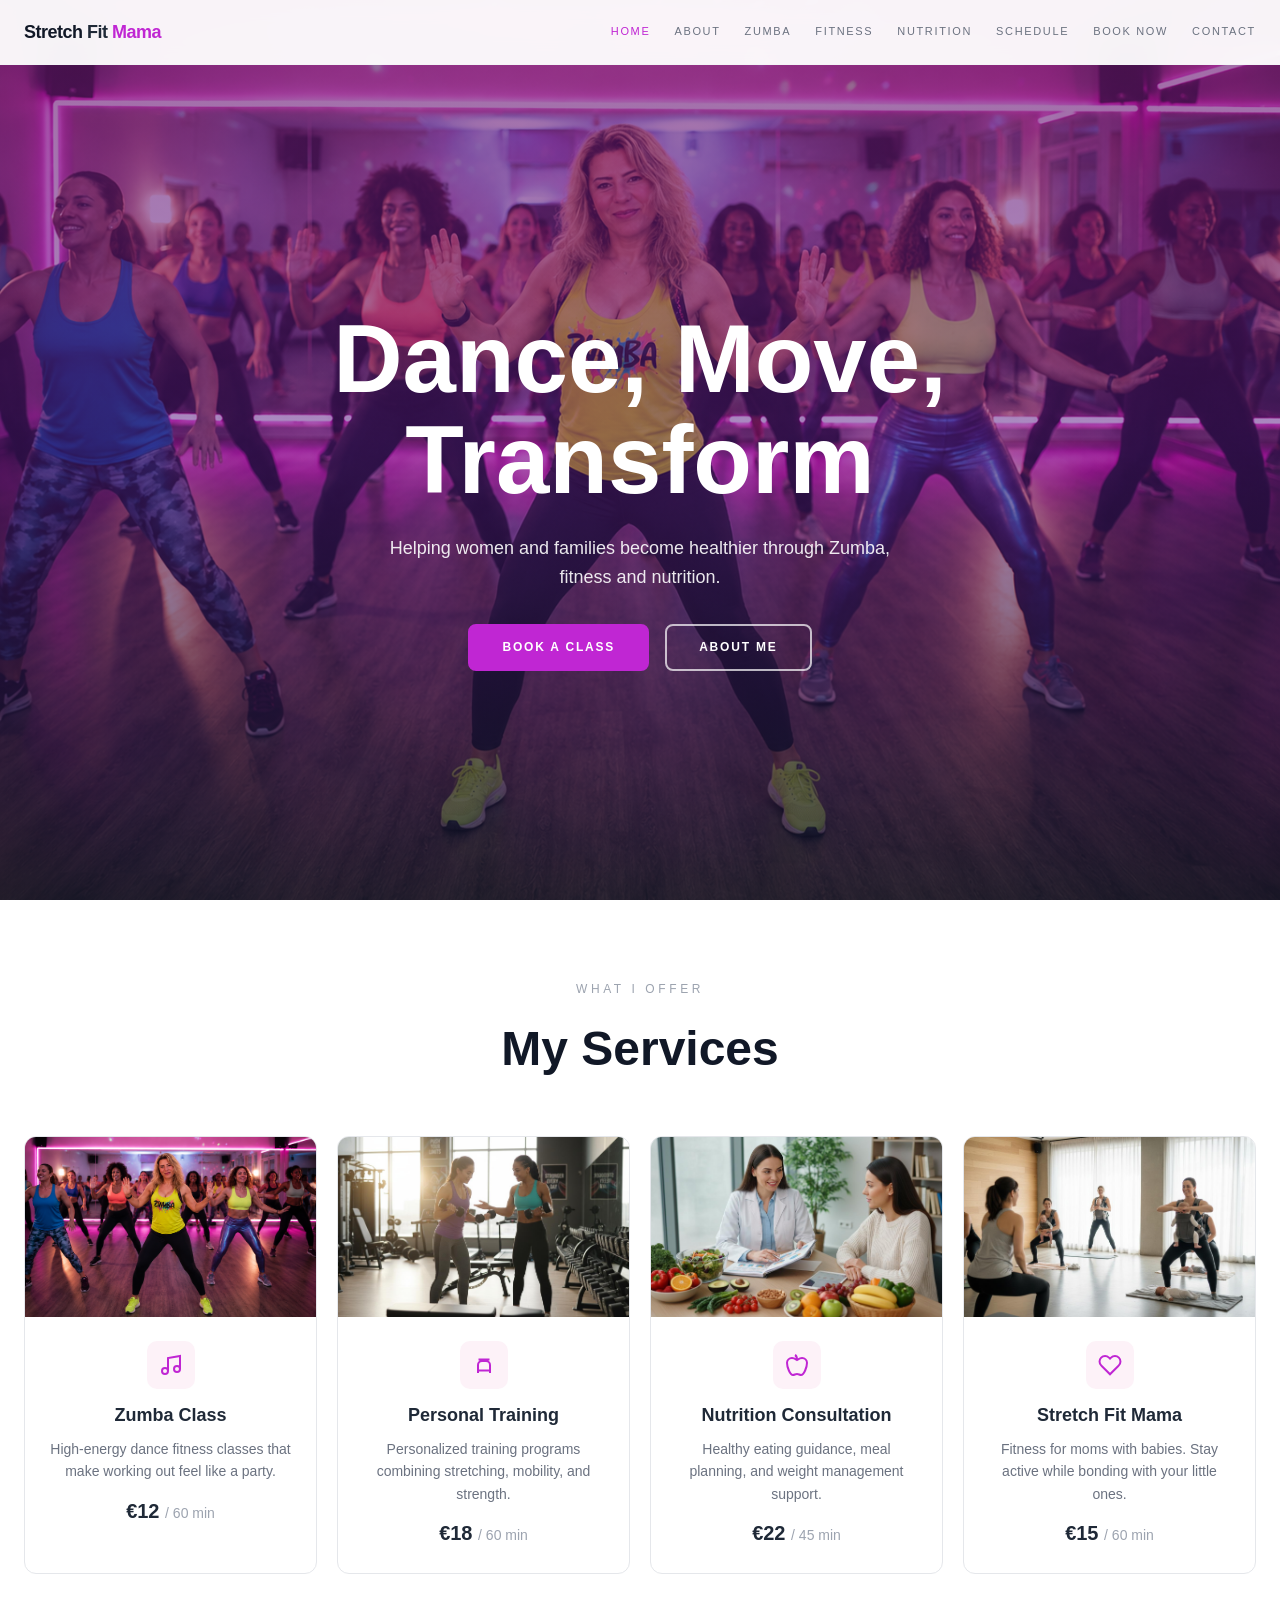
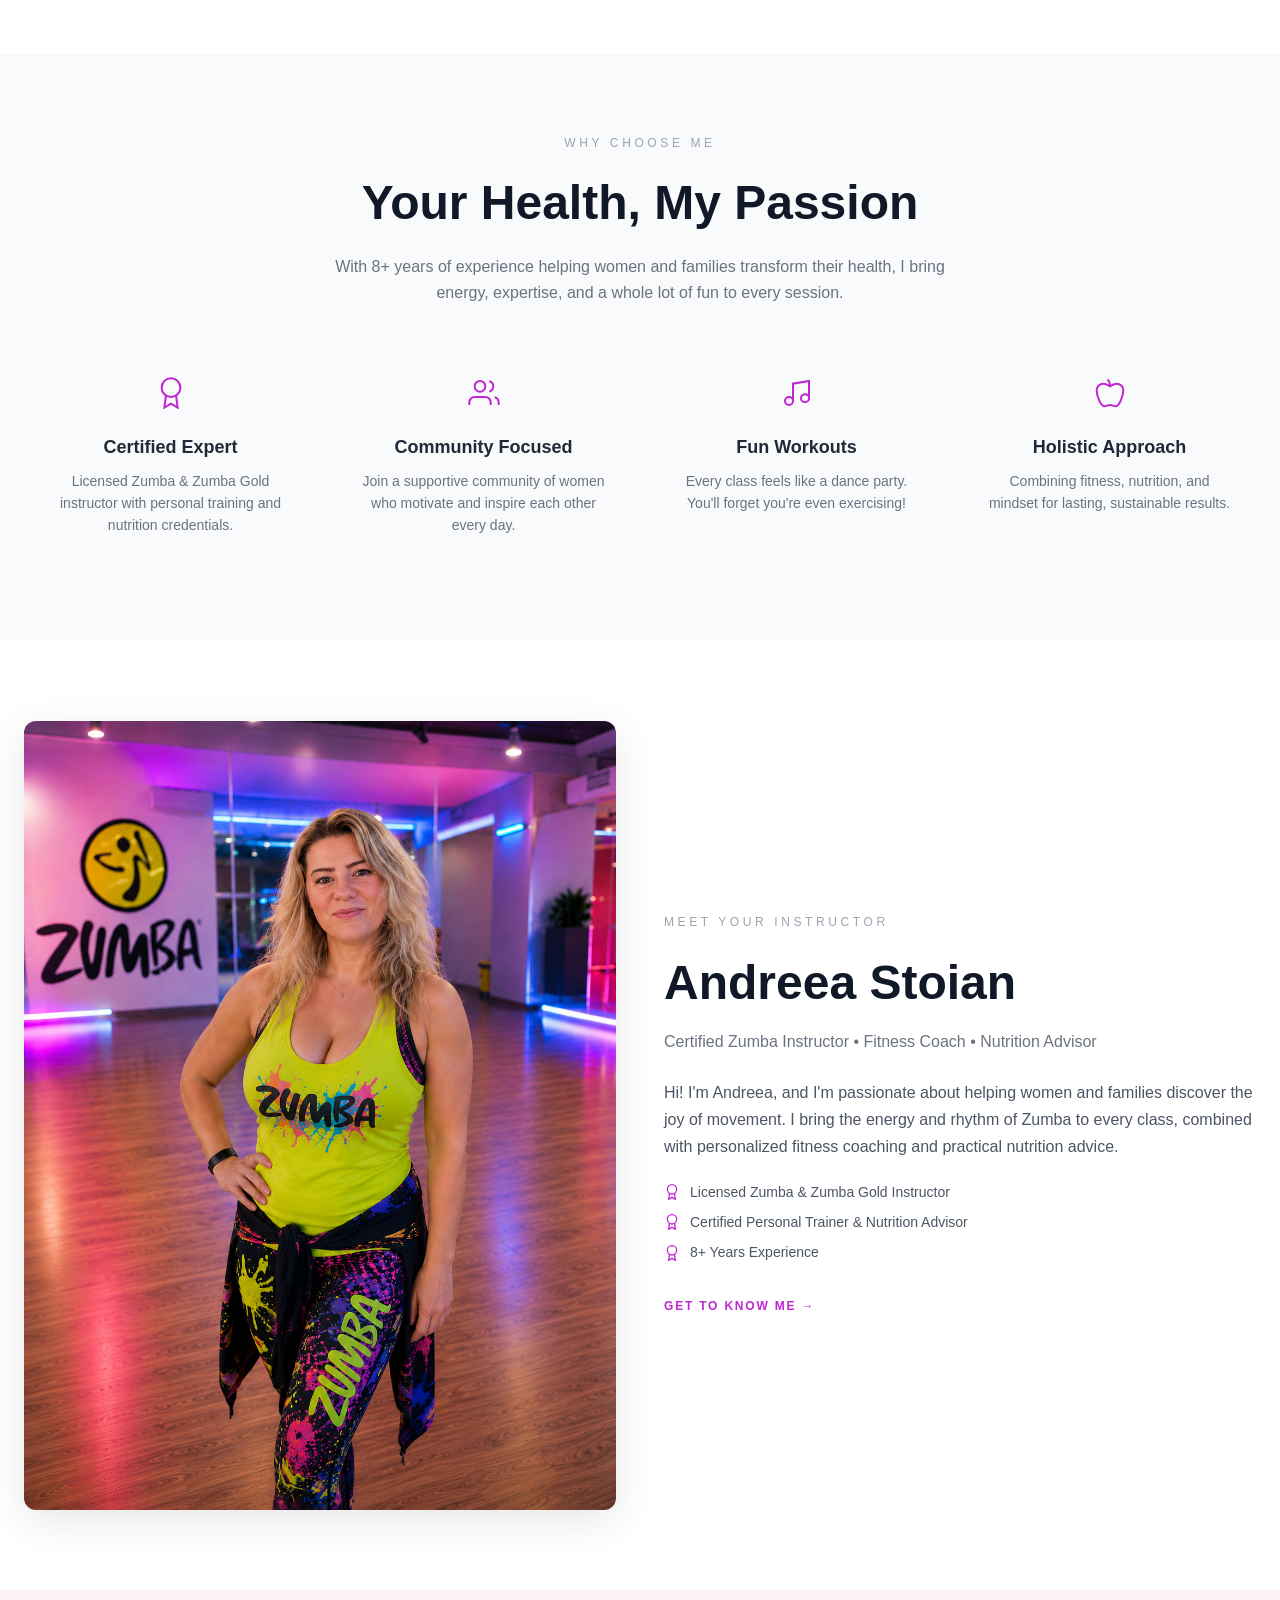
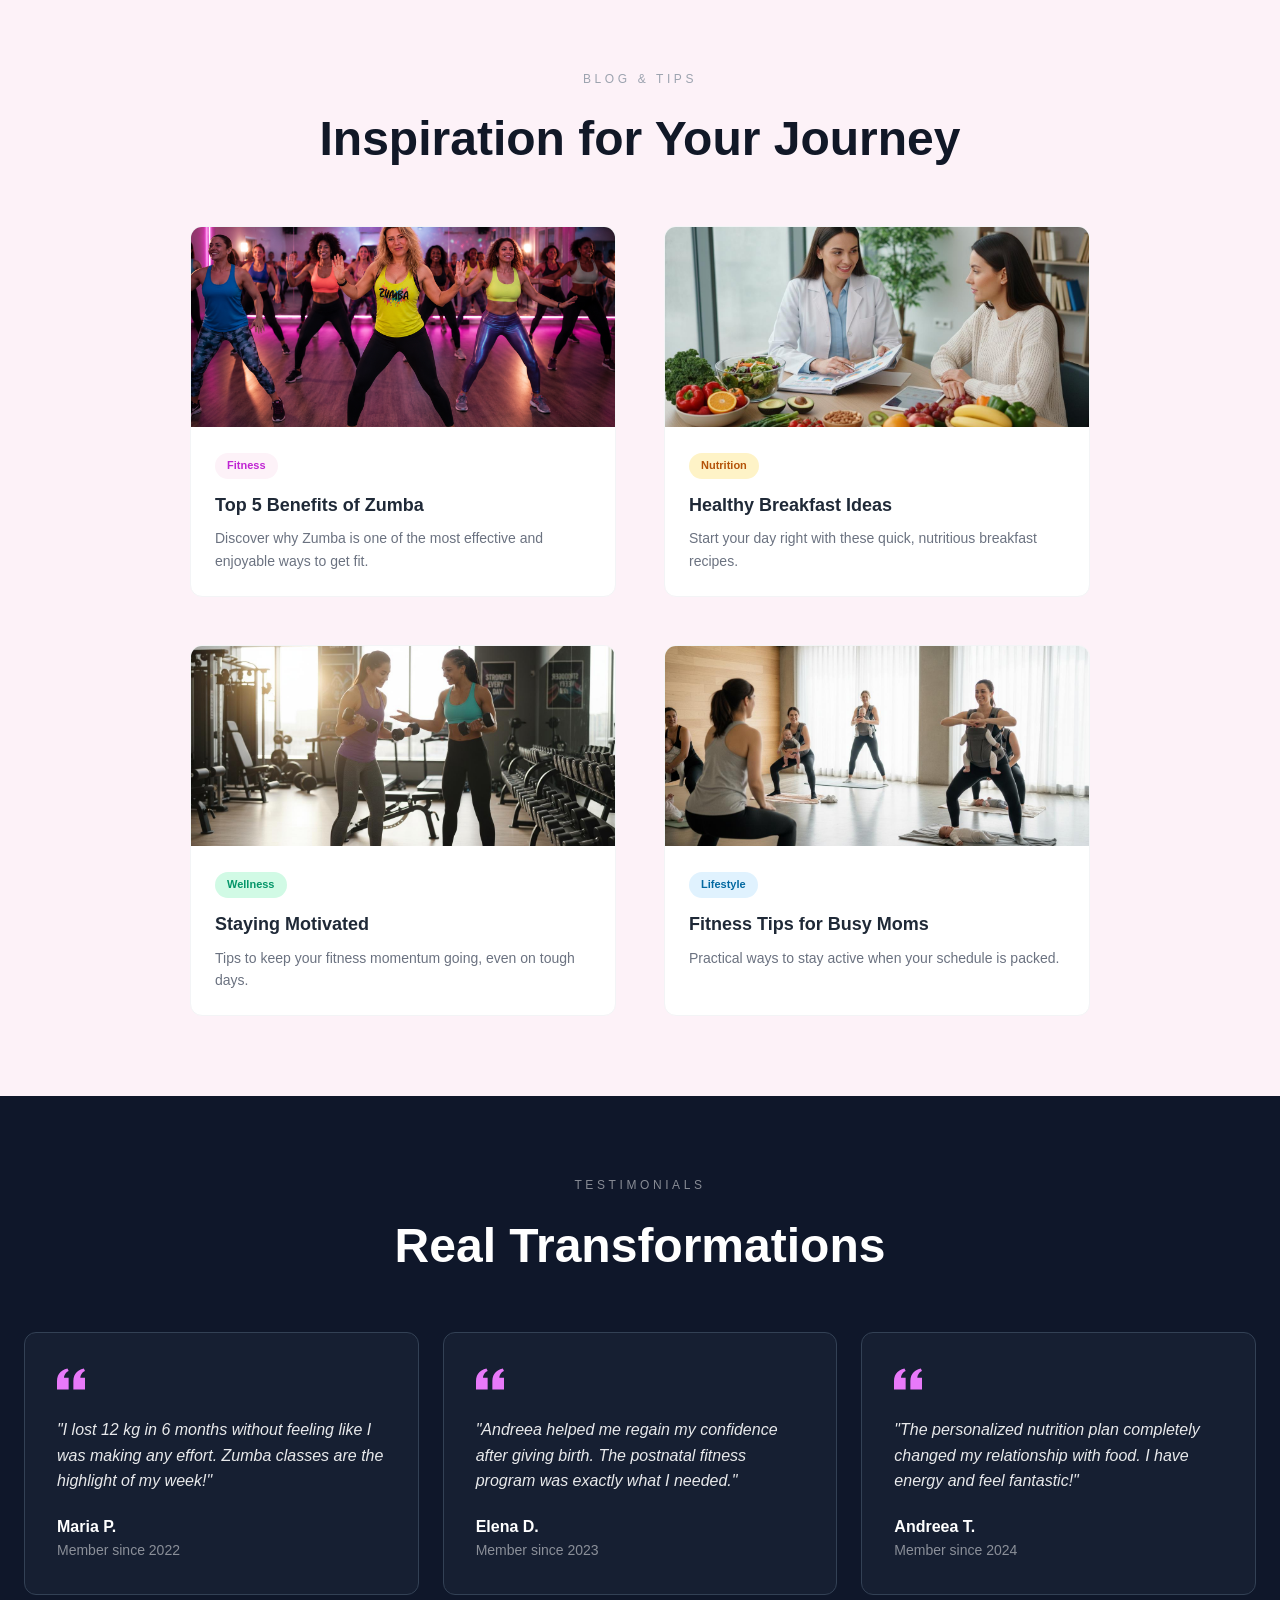
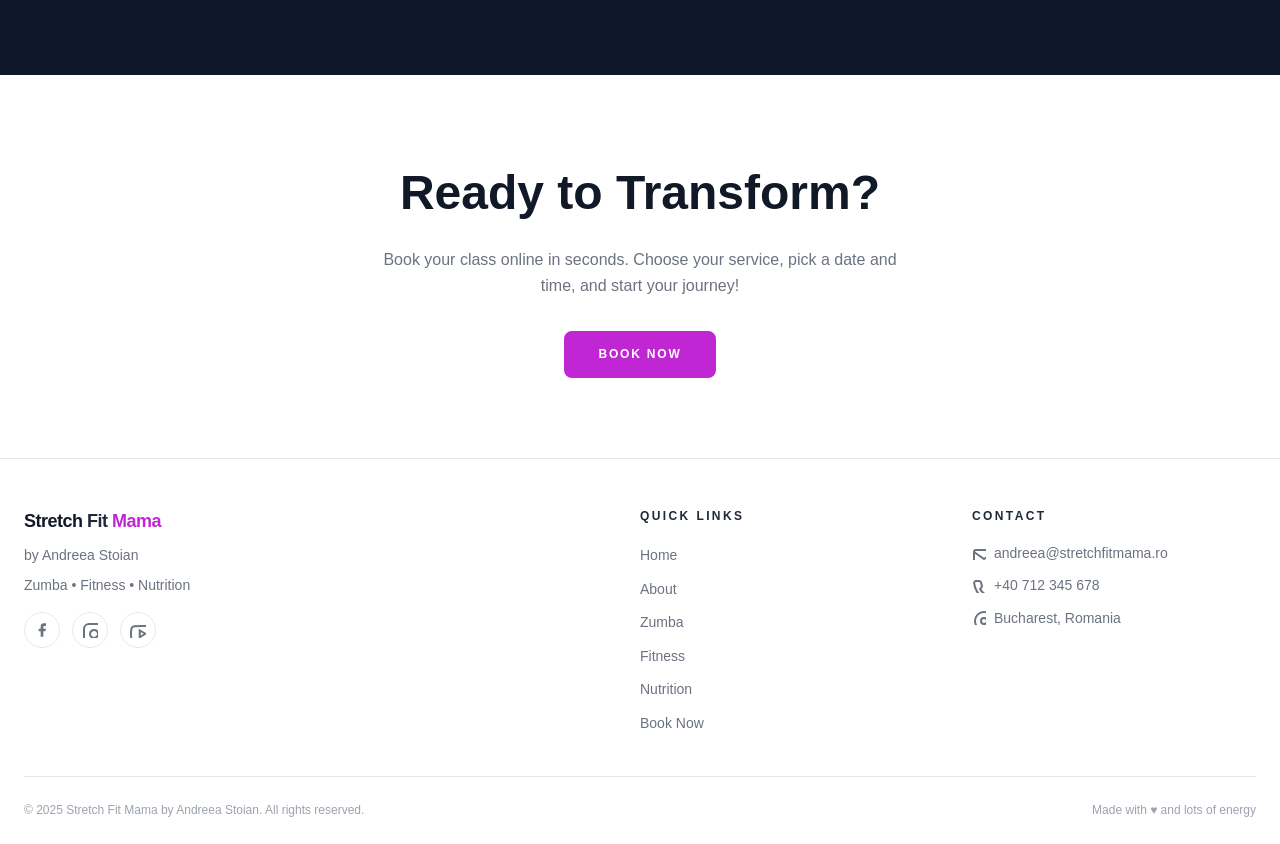
==== index.html @ e6511509 "Add files via upload" ====
<!DOCTYPE html>
<html lang="en">
<head>
<meta charset="UTF-8">
<meta name="viewport" content="width=device-width, initial-scale=1.0">
<title>Stretch Fit Mama by Andreea Stoian</title>
<link rel="stylesheet" href="style.css">
</head>
<body>
<nav class="navbar"><div class="container"><a href="index.html" class="logo"><span class="gray">Stretch</span> Fit <span class="fuchsia">Mama</span></a><div class="nav-links" id="navLinks"><a href="index.html" class="active">Home</a><a href="about.html">About</a><a href="zumba.html">Zumba</a><a href="fitness.html">Fitness</a><a href="nutrition.html">Nutrition</a><a href="schedule.html">Schedule</a><a href="booking.html">Book Now</a><a href="contact.html">Contact</a></div><button class="mobile-toggle" onclick="document.getElementById('navLinks').classList.toggle('open')"><svg width="24" height="24" fill="none" stroke="currentColor" stroke-width="2"><line x1="3" y1="6" x2="21" y2="6"/><line x1="3" y1="12" x2="21" y2="12"/><line x1="3" y1="18" x2="21" y2="18"/></svg></button></div></nav>
<section class="hero" style="margin-top:0;">
<div class="hero-bg" style="background-image:url('zumba-class-real.png');"></div>
<div class="hero-overlay"></div>
<div class="hero-content" style="padding-top:80px;">
<h1>Dance, Move,<br>Transform</h1>
<p>Helping women and families become healthier through Zumba, fitness and nutrition.</p>
<div class="hero-buttons">
<a href="booking.html" class="btn btn-primary">Book a Class</a>
<a href="about.html" class="btn btn-outline">About Me</a>
</div>
</div>
</section>

<section class="section bg-white">
<div class="container">
<div class="section-header">
<span class="section-label">What I Offer</span>
<h2>My Services</h2>
</div>
<div class="grid-4">
<a href="zumba.html" class="card" style="text-decoration:none;color:inherit;">
<div class="card-img"><img src="zumba-class-real.png" alt="Zumba"></div>
<div class="card-body" style="text-align:center;">
<div class="card-icon" style="margin:0 auto 12px;"><svg width="24" height="24" viewBox="0 0 24 24" fill="none" stroke="currentColor" stroke-width="2"><path d="M9 18V5l12-2v13"/><circle cx="6" cy="18" r="3"/><circle cx="18" cy="16" r="3"/></svg></div>
<h3 style="font-size:18px;margin-bottom:8px;">Zumba Class</h3>
<p style="font-size:14px;color:#6b7280;margin-bottom:12px;">High-energy dance fitness classes that make working out feel like a party.</p>
<p style="font-size:20px;font-weight:800;">&euro;12 <span style="font-size:14px;font-weight:400;color:#9ca3af;">/ 60 min</span></p>
</div>
</a>
<a href="fitness.html" class="card" style="text-decoration:none;color:inherit;">
<div class="card-img"><img src="fitness-real.jpg" alt="Fitness"></div>
<div class="card-body" style="text-align:center;">
<div class="card-icon" style="margin:0 auto 12px;"><svg width="24" height="24" viewBox="0 0 24 24" fill="none" stroke="currentColor" stroke-width="2"><path d="M6.5 6.5h11M6.5 17.5h11M6 20v-8a4 4 0 0 1 4-4h4a4 4 0 0 1 4 4v8"/></svg></div>
<h3 style="font-size:18px;margin-bottom:8px;">Personal Training</h3>
<p style="font-size:14px;color:#6b7280;margin-bottom:12px;">Personalized training programs combining stretching, mobility, and strength.</p>
<p style="font-size:20px;font-weight:800;">&euro;18 <span style="font-size:14px;font-weight:400;color:#9ca3af;">/ 60 min</span></p>
</div>
</a>
<a href="nutrition.html" class="card" style="text-decoration:none;color:inherit;">
<div class="card-img"><img src="nutrition-real.jpg" alt="Nutrition"></div>
<div class="card-body" style="text-align:center;">
<div class="card-icon" style="margin:0 auto 12px;"><svg width="24" height="24" viewBox="0 0 24 24" fill="none" stroke="currentColor" stroke-width="2"><path d="M12 20.94c1.5 0 2.75 1.06 4 1.06 3 0 6-8 6-12.22A4.91 4.91 0 0 0 17 5c-2.22 0-4 1.44-5 2-1-.56-2.78-2-5-2a4.91 4.91 0 0 0-5 4.78C2 14 5 22 8 22c1.25 0 2.5-1.06 4-1.06Z"/><path d="M10 2c1 .5 2 2 2 5"/></svg></div>
<h3 style="font-size:18px;margin-bottom:8px;">Nutrition Consultation</h3>
<p style="font-size:14px;color:#6b7280;margin-bottom:12px;">Healthy eating guidance, meal planning, and weight management support.</p>
<p style="font-size:20px;font-weight:800;">&euro;22 <span style="font-size:14px;font-weight:400;color:#9ca3af;">/ 45 min</span></p>
</div>
</a>
<a href="booking.html" class="card" style="text-decoration:none;color:inherit;">
<div class="card-img"><img src="stretch-fit-mama.jpg" alt="Stretch Fit Mama"></div>
<div class="card-body" style="text-align:center;">
<div class="card-icon" style="margin:0 auto 12px;"><svg width="24" height="24" viewBox="0 0 24 24" fill="none" stroke="currentColor" stroke-width="2"><path d="M20.84 4.61a5.5 5.5 0 0 0-7.78 0L12 5.67l-1.06-1.06a5.5 5.5 0 0 0-7.78 7.78l1.06 1.06L12 21.23l7.78-7.78 1.06-1.06a5.5 5.5 0 0 0 0-7.78z"/></svg></div>
<h3 style="font-size:18px;margin-bottom:8px;">Stretch Fit Mama</h3>
<p style="font-size:14px;color:#6b7280;margin-bottom:12px;">Fitness for moms with babies. Stay active while bonding with your little ones.</p>
<p style="font-size:20px;font-weight:800;">&euro;15 <span style="font-size:14px;font-weight:400;color:#9ca3af;">/ 60 min</span></p>
</div>
</a>
</div>
</div>
</section>

<section class="section bg-gray">
<div class="container">
<div class="section-header">
<span class="section-label">Why Choose Me</span>
<h2>Your Health, My Passion</h2>
<p style="color:#6b7280;max-width:640px;margin:12px auto 0;">With 8+ years of experience helping women and families transform their health, I bring energy, expertise, and a whole lot of fun to every session.</p>
</div>
<div class="grid-4">
<div class="benefit-item">
<div class="icon"><svg width="32" height="32" viewBox="0 0 24 24" fill="none" stroke="currentColor" stroke-width="1.5"><circle cx="12" cy="8" r="7"/><polyline points="8.21 13.89 7 23 12 20 17 23 15.79 13.88"/></svg></div>
<h3>Certified Expert</h3>
<p>Licensed Zumba & Zumba Gold instructor with personal training and nutrition credentials.</p>
</div>
<div class="benefit-item">
<div class="icon"><svg width="32" height="32" viewBox="0 0 24 24" fill="none" stroke="currentColor" stroke-width="1.5"><path d="M17 21v-2a4 4 0 0 0-4-4H5a4 4 0 0 0-4 4v2"/><circle cx="9" cy="7" r="4"/><path d="M23 21v-2a4 4 0 0 0-3-3.87"/><path d="M16 3.13a4 4 0 0 1 0 7.75"/></svg></div>
<h3>Community Focused</h3>
<p>Join a supportive community of women who motivate and inspire each other every day.</p>
</div>
<div class="benefit-item">
<div class="icon"><svg width="32" height="32" viewBox="0 0 24 24" fill="none" stroke="currentColor" stroke-width="1.5"><path d="M9 18V5l12-2v13"/><circle cx="6" cy="18" r="3"/><circle cx="18" cy="16" r="3"/></svg></div>
<h3>Fun Workouts</h3>
<p>Every class feels like a dance party. You'll forget you're even exercising!</p>
</div>
<div class="benefit-item">
<div class="icon"><svg width="32" height="32" viewBox="0 0 24 24" fill="none" stroke="currentColor" stroke-width="1.5"><path d="M12 20.94c1.5 0 2.75 1.06 4 1.06 3 0 6-8 6-12.22A4.91 4.91 0 0 0 17 5c-2.22 0-4 1.44-5 2-1-.56-2.78-2-5-2a4.91 4.91 0 0 0-5 4.78C2 14 5 22 8 22c1.25 0 2.5-1.06 4-1.06Z"/><path d="M10 2c1 .5 2 2 2 5"/></svg></div>
<h3>Holistic Approach</h3>
<p>Combining fitness, nutrition, and mindset for lasting, sustainable results.</p>
</div>
</div>
</div>
</section>

<section class="section bg-white">
<div class="container">
<div class="grid-2" style="align-items:center;">
<div style="border-radius:12px;overflow:hidden;box-shadow:0 10px 40px rgba(0,0,0,0.1);"><img src="andreea-zumba-pose.png" alt="Andreea" style="width:100%;"></div>
<div>
<span class="section-label" style="text-align:left;">Meet Your Instructor</span>
<h2 style="font-size:clamp(32px,4vw,48px);font-weight:800;margin-bottom:8px;">Andreea Stoian</h2>
<p style="color:#6b7280;margin-bottom:24px;">Certified Zumba Instructor &bull; Fitness Coach &bull; Nutrition Advisor</p>
<p style="color:#4b5563;line-height:1.7;margin-bottom:16px;">Hi! I'm Andreea, and I'm passionate about helping women and families discover the joy of movement. I bring the energy and rhythm of Zumba to every class, combined with personalized fitness coaching and practical nutrition advice.</p>
<ul style="margin-bottom:24px;">
<li style="display:flex;align-items:center;gap:10px;font-size:14px;color:#4b5563;padding:4px 0;"><svg width="16" height="16" viewBox="0 0 24 24" fill="none" stroke="#c026d3" stroke-width="2"><circle cx="12" cy="8" r="7"/><polyline points="8.21 13.89 7 23 12 20 17 23 15.79 13.88"/></svg> Licensed Zumba & Zumba Gold Instructor</li>
<li style="display:flex;align-items:center;gap:10px;font-size:14px;color:#4b5563;padding:4px 0;"><svg width="16" height="16" viewBox="0 0 24 24" fill="none" stroke="#c026d3" stroke-width="2"><circle cx="12" cy="8" r="7"/><polyline points="8.21 13.89 7 23 12 20 17 23 15.79 13.88"/></svg> Certified Personal Trainer & Nutrition Advisor</li>
<li style="display:flex;align-items:center;gap:10px;font-size:14px;color:#4b5563;padding:4px 0;"><svg width="16" height="16" viewBox="0 0 24 24" fill="none" stroke="#c026d3" stroke-width="2"><circle cx="12" cy="8" r="7"/><polyline points="8.21 13.89 7 23 12 20 17 23 15.79 13.88"/></svg> 8+ Years Experience</li>
</ul>
<a href="about.html" style="font-size:12px;font-weight:600;letter-spacing:0.15em;text-transform:uppercase;color:#c026d3;">Get to Know Me &rarr;</a>
</div>
</div>
</div>
</section>

<section class="section bg-fuchsia">
<div class="container">
<div class="section-header">
<span class="section-label">Blog & Tips</span>
<h2>Inspiration for Your Journey</h2>
</div>
<div class="grid-2" style="max-width:900px;margin:0 auto;">
<div class="blog-card">
<div class="blog-img"><img src="zumba-class-real.png" alt="Zumba"></div>
<div class="blog-body">
<span style="display:inline-block;padding:4px 12px;border-radius:999px;font-size:11px;font-weight:600;background:#fdf2f8;color:#c026d3;margin-bottom:12px;">Fitness</span>
<h3 style="font-size:18px;font-weight:700;margin-bottom:8px;">Top 5 Benefits of Zumba</h3>
<p style="font-size:14px;color:#6b7280;">Discover why Zumba is one of the most effective and enjoyable ways to get fit.</p>
</div>
</div>
<div class="blog-card">
<div class="blog-img"><img src="nutrition-real.jpg" alt="Nutrition"></div>
<div class="blog-body">
<span style="display:inline-block;padding:4px 12px;border-radius:999px;font-size:11px;font-weight:600;background:#fef3c7;color:#b45309;margin-bottom:12px;">Nutrition</span>
<h3 style="font-size:18px;font-weight:700;margin-bottom:8px;">Healthy Breakfast Ideas</h3>
<p style="font-size:14px;color:#6b7280;">Start your day right with these quick, nutritious breakfast recipes.</p>
</div>
</div>
<div class="blog-card">
<div class="blog-img"><img src="fitness-real.jpg" alt="Wellness"></div>
<div class="blog-body">
<span style="display:inline-block;padding:4px 12px;border-radius:999px;font-size:11px;font-weight:600;background:#d1fae5;color:#059669;margin-bottom:12px;">Wellness</span>
<h3 style="font-size:18px;font-weight:700;margin-bottom:8px;">Staying Motivated</h3>
<p style="font-size:14px;color:#6b7280;">Tips to keep your fitness momentum going, even on tough days.</p>
</div>
</div>
<div class="blog-card">
<div class="blog-img"><img src="stretch-fit-mama.jpg" alt="Lifestyle"></div>
<div class="blog-body">
<span style="display:inline-block;padding:4px 12px;border-radius:999px;font-size:11px;font-weight:600;background:#e0f2fe;color:#0369a1;margin-bottom:12px;">Lifestyle</span>
<h3 style="font-size:18px;font-weight:700;margin-bottom:8px;">Fitness Tips for Busy Moms</h3>
<p style="font-size:14px;color:#6b7280;">Practical ways to stay active when your schedule is packed.</p>
</div>
</div>
</div>
</div>
</section>

<section class="section bg-dark">
<div class="container">
<div class="section-header">
<span class="section-label" style="color:rgba(255,255,255,0.5);">Testimonials</span>
<h2 style="color:white;">Real Transformations</h2>
</div>
<div class="grid-3">
<div class="testimonial">
<div class="quote-icon"><svg width="28" height="28" viewBox="0 0 24 24" fill="currentColor"><path d="M14.017 21v-7.391c0-5.704 3.731-9.57 8.983-10.609l.995 2.151c-2.432.917-3.995 3.638-3.995 5.849h4v10h-9.983zm-14.017 0v-7.391c0-5.704 3.748-9.57 9-10.609l.996 2.151c-2.433.917-3.996 3.638-3.996 5.849h3.983v10h-9.983z"/></svg></div>
<p>"I lost 12 kg in 6 months without feeling like I was making any effort. Zumba classes are the highlight of my week!"</p>
<div class="name">Maria P.</div>
<div class="since">Member since 2022</div>
</div>
<div class="testimonial">
<div class="quote-icon"><svg width="28" height="28" viewBox="0 0 24 24" fill="currentColor"><path d="M14.017 21v-7.391c0-5.704 3.731-9.57 8.983-10.609l.995 2.151c-2.432.917-3.995 3.638-3.995 5.849h4v10h-9.983zm-14.017 0v-7.391c0-5.704 3.748-9.57 9-10.609l.996 2.151c-2.433.917-3.996 3.638-3.996 5.849h3.983v10h-9.983z"/></svg></div>
<p>"Andreea helped me regain my confidence after giving birth. The postnatal fitness program was exactly what I needed."</p>
<div class="name">Elena D.</div>
<div class="since">Member since 2023</div>
</div>
<div class="testimonial">
<div class="quote-icon"><svg width="28" height="28" viewBox="0 0 24 24" fill="currentColor"><path d="M14.017 21v-7.391c0-5.704 3.731-9.57 8.983-10.609l.995 2.151c-2.432.917-3.995 3.638-3.995 5.849h4v10h-9.983zm-14.017 0v-7.391c0-5.704 3.748-9.57 9-10.609l.996 2.151c-2.433.917-3.996 3.638-3.996 5.849h3.983v10h-9.983z"/></svg></div>
<p>"The personalized nutrition plan completely changed my relationship with food. I have energy and feel fantastic!"</p>
<div class="name">Andreea T.</div>
<div class="since">Member since 2024</div>
</div>
</div>
</div>
</section>

<section class="section bg-white">
<div class="container" style="text-align:center;">
<h2 style="font-size:clamp(32px,4vw,48px);font-weight:800;margin-bottom:16px;">Ready to Transform?</h2>
<p style="color:#6b7280;max-width:520px;margin:0 auto 32px;">Book your class online in seconds. Choose your service, pick a date and time, and start your journey!</p>
<a href="booking.html" class="btn btn-primary">Book Now</a>
</div>
</section>

<footer class="footer">
<div class="footer-grid">
<div class="footer-brand">
<span class="logo"><span class="gray">Stretch</span> Fit <span class="fuchsia">Mama</span></span>
<p>by Andreea Stoian</p>
<p>Zumba &bull; Fitness &bull; Nutrition</p>
<div class="footer-social">
<a href="https://www.facebook.com/profile.php?id=100063931429522" target="_blank"><svg width="16" height="16" viewBox="0 0 24 24" fill="currentColor"><path d="M18 2h-3a5 5 0 0 0-5 5v3H7v4h3v8h4v-8h3l1-4h-4V7a1 1 0 0 1 1-1h3z"/></svg></a>
<a href="#"><svg width="16" height="16" fill="none" stroke="currentColor" stroke-width="2"><rect x="2" y="2" width="20" height="20" rx="5" ry="5"/><path d="M16 11.37A4 4 0 1 1 12.63 8 4 4 0 0 1 16 11.37z"/><line x1="17.5" y1="6.5" x2="17.51" y2="6.5"/></svg></a>
<a href="#"><svg width="16" height="16" fill="none" stroke="currentColor" stroke-width="2"><path d="M22.54 6.42a2.78 2.78 0 0 0-1.94-2C18.88 4 12 4 12 4s-6.88 0-8.6.46a2.78 2.78 0 0 0-1.94 2A29 29 0 0 0 1 11.75a29 29 0 0 0 .46 5.33A2.78 2.78 0 0 0 3.4 19.13C5.12 19.56 12 19.56 12 19.56s6.88 0 8.6-.46a2.78 2.78 0 0 0 1.94-2 29 29 0 0 0 .46-5.25 29 29 0 0 0-.46-5.43z"/><polygon points="9.75 15.02 15.5 11.75 9.75 8.48 9.75 15.02"/></svg></a>
</div>
</div>
<div>
<h4>Quick Links</h4>
<ul class="footer-links">
<li><a href="index.html">Home</a></li>
<li><a href="about.html">About</a></li>
<li><a href="zumba.html">Zumba</a></li>
<li><a href="fitness.html">Fitness</a></li>
<li><a href="nutrition.html">Nutrition</a></li>
<li><a href="booking.html">Book Now</a></li>
</ul>
</div>
<div>
<h4>Contact</h4>
<ul class="footer-contact">
<li><svg width="14" height="14" fill="none" stroke="currentColor" stroke-width="2"><path d="M4 4h16c1.1 0 2 .9 2 2v12c0 1.1-.9 2-2 2H4c-1.1 0-2-.9-2-2V6c0-1.1.9-2 2-2z"/><polyline points="22,6 12,13 2,6"/></svg> <a href="mailto:andreea@stretchfitmama.ro">andreea@stretchfitmama.ro</a></li>
<li><svg width="14" height="14" fill="none" stroke="currentColor" stroke-width="2"><path d="M22 16.92v3a2 2 0 0 1-2.18 2 19.79 19.79 0 0 1-8.63-3.07 19.5 19.5 0 0 1-6-6 19.79 19.79 0 0 1-3.07-8.67A2 2 0 0 1 4.11 2h3a2 2 0 0 1 2 1.72 12.84 12.84 0 0 0 .7 2.81 2 2 0 0 1-.45 2.11L8.09 9.91a16 16 0 0 0 6 6l1.27-1.27a2 2 0 0 1 2.11-.45 12.84 12.84 0 0 0 2.81.7A2 2 0 0 1 22 16.92z"/></svg> <a href="tel:+40712345678">+40 712 345 678</a></li>
<li><svg width="14" height="14" fill="none" stroke="currentColor" stroke-width="2"><path d="M21 10c0 7-9 13-9 13s-9-6-9-13a9 9 0 0 1 18 0z"/><circle cx="12" cy="10" r="3"/></svg> Bucharest, Romania</li>
</ul>
</div>
</div>
<div class="footer-bottom">
<p>&copy; 2025 Stretch Fit Mama by Andreea Stoian. All rights reserved.</p>
<p>Made with &hearts; and lots of energy</p>
</div>
</footer>
</body></html>
---- style.css ----
/* ===== RESET & BASE ===== */
* { margin: 0; padding: 0; box-sizing: border-box; }
html { scroll-behavior: smooth; }
body { font-family: -apple-system, BlinkMacSystemFont, 'Segoe UI', Roboto, sans-serif; color: #1f2937; line-height: 1.6; background: #fff; }
a { text-decoration: none; color: inherit; }
img { max-width: 100%; display: block; }
ul { list-style: none; }

/* ===== NAVBAR ===== */
.navbar { position: fixed; top: 0; left: 0; right: 0; z-index: 1000; background: rgba(255,255,255,0.95); backdrop-filter: blur(10px); border-bottom: 1px solid #f3f4f6; }
.navbar .container { max-width: 1280px; margin: 0 auto; padding: 0 24px; display: flex; align-items: center; justify-content: space-between; height: 64px; }
.logo { font-size: 18px; font-weight: 700; letter-spacing: -0.5px; }
.logo .gray { color: #111827; }
.logo .fuchsia { color: #c026d3; }
.nav-links { display: flex; align-items: center; gap: 24px; }
.nav-links a { font-size: 11px; font-weight: 500; letter-spacing: 0.15em; text-transform: uppercase; color: #6b7280; transition: color 0.2s; }
.nav-links a:hover, .nav-links a.active { color: #c026d3; }
.mobile-toggle { display: none; background: none; border: none; cursor: pointer; padding: 8px; }

/* ===== HERO ===== */
.hero { position: relative; min-height: 100vh; display: flex; align-items: center; justify-content: center; text-align: center; color: white; overflow: hidden; }
.hero-bg { position: absolute; inset: 0; background-size: cover; background-position: center; }
.hero-overlay { position: absolute; inset: 0; background: linear-gradient(to bottom, rgba(112,26,117,0.65), rgba(88,28,135,0.5), rgba(15,23,42,0.7)); }
.hero-content { position: relative; z-index: 2; max-width: 720px; padding: 0 24px; }
.hero-label { font-size: 12px; letter-spacing: 0.3em; text-transform: uppercase; opacity: 0.8; margin-bottom: 20px; }
.hero h1 { font-size: clamp(48px, 8vw, 96px); font-weight: 800; line-height: 1.05; margin-bottom: 24px; }
.hero p { font-size: 18px; opacity: 0.9; max-width: 520px; margin: 0 auto 32px; line-height: 1.6; }
.hero-buttons { display: flex; gap: 16px; justify-content: center; flex-wrap: wrap; }

.hero-small { position: relative; padding: 160px 24px 100px; text-align: center; color: white; overflow: hidden; }
.hero-small .hero-bg { position: absolute; inset: 0; }

/* ===== BUTTONS ===== */
.btn { display: inline-flex; align-items: center; justify-content: center; padding: 12px 32px; font-size: 12px; font-weight: 600; letter-spacing: 0.15em; text-transform: uppercase; border-radius: 8px; cursor: pointer; transition: all 0.3s; border: 2px solid transparent; }
.btn-primary { background: #c026d3; color: white; border-color: #c026d3; }
.btn-primary:hover { background: #a21caf; border-color: #a21caf; }
.btn-outline { background: transparent; color: white; border-color: rgba(255,255,255,0.7); }
.btn-outline:hover { background: white; color: #701a75; }
.btn-dark { background: #111827; color: white; border-color: #111827; }
.btn-dark:hover { background: #374151; }
.btn:disabled { opacity: 0.4; cursor: not-allowed; }

/* ===== SECTIONS ===== */
.section { padding: 80px 24px; }
.container { max-width: 1280px; margin: 0 auto; }
.section-header { text-align: center; margin-bottom: 48px; }
.section-label { font-size: 12px; letter-spacing: 0.3em; text-transform: uppercase; color: #9ca3af; margin-bottom: 12px; display: block; }
.section h2 { font-size: clamp(32px, 4vw, 48px); font-weight: 800; color: #111827; }
.bg-white { background: white; }
.bg-gray { background: #f9fafb; }
.bg-dark { background: #0f172a; }
.bg-fuchsia { background: #fdf2f8; }
.bg-amber { background: #fffbeb; }

/* ===== GRIDS ===== */
.grid-2 { display: grid; grid-template-columns: 1fr 1fr; gap: 48px; }
.grid-3 { display: grid; grid-template-columns: repeat(3, 1fr); gap: 24px; }
.grid-4 { display: grid; grid-template-columns: repeat(4, 1fr); gap: 20px; }

/* ===== CARDS ===== */
.card { background: white; border: 1px solid #e5e7eb; border-radius: 12px; overflow: hidden; transition: all 0.3s; }
.card:hover { border-color: #f9a8d4; box-shadow: 0 10px 40px rgba(0,0,0,0.08); }
.card-img { height: 180px; overflow: hidden; }
.card-img img { width: 100%; height: 100%; object-fit: cover; transition: transform 0.5s; }
.card:hover .card-img img { transform: scale(1.05); }
.card-body { padding: 24px; }
.card-icon { width: 48px; height: 48px; background: #fdf2f8; border-radius: 10px; display: flex; align-items: center; justify-content: center; color: #c026d3; margin-bottom: 16px; }

/* ===== TAGS ===== */
.tag { display: inline-block; padding: 4px 12px; border-radius: 999px; font-size: 11px; font-weight: 600; margin: 2px; }

/* ===== STATS ===== */
.stat-item { text-align: center; }
.stat-item .icon { color: #c026d3; margin-bottom: 12px; }
.stat-item .value { font-size: 36px; font-weight: 800; color: #111827; }
.stat-item .label { font-size: 14px; color: #6b7280; }

/* ===== TESTIMONIALS ===== */
.testimonial { background: rgba(30,41,59,0.5); border: 1px solid #334155; border-radius: 12px; padding: 32px; }
.testimonial .quote-icon { color: #e879f9; margin-bottom: 16px; }
.testimonial p { color: rgba(255,255,255,0.9); font-style: italic; margin-bottom: 20px; }
.testimonial .name { color: white; font-weight: 600; }
.testimonial .since { color: rgba(255,255,255,0.5); font-size: 14px; }

/* ===== STEPS ===== */
.step-card { background: rgba(30,41,59,0.5); border: 1px solid #334155; border-radius: 12px; padding: 32px; }
.step-card .number { font-size: 48px; font-weight: 800; color: #f59e0b; }
.step-card h3 { font-size: 18px; font-weight: 700; color: white; margin: 12px 0 8px; }
.step-card p { font-size: 14px; color: rgba(255,255,255,0.6); }

/* ===== TIP CARDS ===== */
.tip-card { background: white; border: 1px solid #f3f4f6; border-radius: 12px; padding: 28px; }
.tip-card .number { font-size: 32px; font-weight: 800; color: #f59e0b; }
.tip-card h3 { font-size: 18px; font-weight: 700; margin: 10px 0 8px; }
.tip-card p { font-size: 14px; color: #6b7280; }

/* ===== BLOG CARDS ===== */
.blog-card { background: white; border-radius: 12px; overflow: hidden; border: 1px solid #f3f4f6; }
.blog-card .blog-img { height: 200px; overflow: hidden; }
.blog-card .blog-img img { width: 100%; height: 100%; object-fit: cover; }
.blog-card .blog-body { padding: 24px; }

/* ===== SCHEDULE ===== */
.schedule-day { border: 1px solid #e5e7eb; border-radius: 12px; overflow: hidden; }
.schedule-day-header { background: #f9fafb; padding: 12px 16px; border-bottom: 1px solid #e5e7eb; font-size: 14px; font-weight: 700; text-align: center; }
.schedule-day-body { padding: 12px; }
.schedule-item { border: 1px solid; border-radius: 8px; padding: 12px; margin-bottom: 8px; font-size: 13px; }
.schedule-item .time { font-weight: 500; opacity: 0.7; }
.schedule-item .class-name { font-weight: 700; margin-top: 2px; }

/* ===== PRICING ===== */
.pricing-card { background: white; border-radius: 12px; padding: 32px; text-align: center; border: 1px solid #e5e7eb; }
.pricing-card.popular { border: 2px solid #c026d3; box-shadow: 0 10px 40px rgba(192,38,211,0.15); transform: scale(1.05); }
.pricing-card .price { font-size: 40px; font-weight: 800; color: #111827; }
.pricing-card .price-period { font-size: 14px; color: #6b7280; }
.pricing-card ul { text-align: left; margin: 24px 0; }
.pricing-card ul li { display: flex; align-items: center; gap: 8px; font-size: 14px; color: #4b5563; padding: 6px 0; }
.badge-popular { display: inline-flex; align-items: center; gap: 4px; background: #c026d3; color: white; font-size: 11px; font-weight: 600; padding: 4px 12px; border-radius: 999px; margin-bottom: 16px; }

/* ===== CALENDAR ===== */
.calendar-grid { display: grid; grid-template-columns: repeat(7, 1fr); gap: 4px; }
.calendar-day-header { text-align: center; font-size: 12px; font-weight: 600; color: #9ca3af; padding: 8px 0; }
.calendar-day { aspect-ratio: 1; display: flex; flex-direction: column; align-items: center; justify-content: center; border-radius: 8px; font-size: 14px; font-weight: 500; cursor: pointer; border: 1px solid transparent; transition: all 0.2s; }
.calendar-day:hover:not(.disabled):not(.weekend):not(.selected) { background: #fdf2f8; border-color: #f9a8d4; }
.calendar-day.selected { background: #c026d3; color: white; }
.calendar-day.disabled { color: #d1d5db; cursor: not-allowed; }
.calendar-day.weekend { background: #fef2f2; color: #fca5a5; cursor: not-allowed; }

/* ===== TIME SLOTS ===== */
.time-slots { display: flex; flex-wrap: wrap; gap: 8px; }
.time-slot { padding: 8px 16px; border-radius: 8px; font-size: 13px; font-weight: 500; cursor: pointer; border: 1px solid #e5e7eb; background: #f9fafb; transition: all 0.2s; }
.time-slot:hover:not(.booked) { background: #fdf2f8; border-color: #f9a8d4; }
.time-slot.selected { background: #c026d3; color: white; border-color: #c026d3; }
.time-slot.booked { text-decoration: line-through; color: #d1d5db; cursor: not-allowed; background: #f9fafb; }

/* ===== STEPS INDICATOR ===== */
.steps-indicator { display: flex; align-items: center; justify-content: center; margin-bottom: 48px; }
.step-circle { width: 40px; height: 40px; border-radius: 50%; display: flex; align-items: center; justify-content: center; font-size: 14px; font-weight: 700; transition: all 0.3s; }
.step-circle.active { background: #c026d3; color: white; }
.step-circle.completed { background: #111827; color: white; }
.step-circle.pending { background: #f3f4f6; color: #9ca3af; }
.step-line { width: 48px; height: 2px; margin: 0 4px; }
.step-line.completed { background: #111827; }
.step-line.pending { background: #e5e7eb; }

/* ===== FORMS ===== */
.form-group { margin-bottom: 16px; }
.form-group label { display: block; font-size: 14px; font-weight: 500; color: #374151; margin-bottom: 6px; }
.form-group input, .form-group textarea, .form-group select { width: 100%; padding: 10px 14px; border: 1px solid #d1d5db; border-radius: 8px; font-size: 14px; font-family: inherit; outline: none; }
.form-group input:focus, .form-group textarea:focus { border-color: #c026d3; box-shadow: 0 0 0 3px rgba(192,38,211,0.1); }

/* ===== FOOTER ===== */
.footer { background: white; border-top: 1px solid #e5e7eb; padding: 48px 24px 24px; }
.footer-grid { display: grid; grid-template-columns: 2fr 1fr 1fr; gap: 48px; max-width: 1280px; margin: 0 auto; }
.footer-brand p { color: #6b7280; font-size: 14px; margin-top: 8px; }
.footer-social { display: flex; gap: 12px; margin-top: 16px; }
.footer-social a { width: 36px; height: 36px; border: 1px solid #e5e7eb; border-radius: 50%; display: flex; align-items: center; justify-content: center; color: #6b7280; transition: all 0.2s; }
.footer-social a:hover { color: #c026d3; border-color: #c026d3; }
.footer h4 { font-size: 12px; letter-spacing: 0.2em; text-transform: uppercase; font-weight: 600; margin-bottom: 16px; }
.footer-links li { margin-bottom: 8px; }
.footer-links a { font-size: 14px; color: #6b7280; transition: color 0.2s; }
.footer-links a:hover { color: #c026d3; }
.footer-contact li { display: flex; align-items: center; gap: 8px; font-size: 14px; color: #6b7280; margin-bottom: 10px; }
.footer-bottom { max-width: 1280px; margin: 32px auto 0; padding-top: 24px; border-top: 1px solid #e5e7eb; display: flex; justify-content: space-between; align-items: center; font-size: 12px; color: #9ca3af; }

/* ===== CONTACT ===== */
.info-box { display: flex; align-items: flex-start; gap: 16px; margin-bottom: 24px; }
.info-box .icon-wrap { width: 44px; height: 44px; background: #fdf2f8; border-radius: 10px; display: flex; align-items: center; justify-content: center; color: #c026d3; flex-shrink: 0; }

/* ===== RESPONSIVE ===== */
@media (max-width: 1024px) {
  .grid-4 { grid-template-columns: repeat(2, 1fr); }
  .nav-links { display: none; }
  .nav-links.open { display: flex; flex-direction: column; position: absolute; top: 64px; left: 0; right: 0; background: white; padding: 20px 24px; border-bottom: 1px solid #f3f4f6; gap: 12px; }
  .mobile-toggle { display: block; }
}
@media (max-width: 768px) {
  .grid-2, .grid-3, .grid-4 { grid-template-columns: 1fr; }
  .footer-grid { grid-template-columns: 1fr; gap: 32px; }
  .pricing-card.popular { transform: none; }
  .section { padding: 60px 20px; }
  .footer-bottom { flex-direction: column; gap: 8px; text-align: center; }
}

/* ===== SPINNER ===== */
.spinner { width: 16px; height: 16px; border: 2px solid white; border-top-color: transparent; border-radius: 50%; animation: spin 1s linear infinite; display: inline-block; margin-right: 8px; }
@keyframes spin { to { transform: rotate(360deg); } }

/* ===== SUMMARY BOX ===== */
.summary-box { background: #f9fafb; border: 1px solid #e5e7eb; border-radius: 12px; padding: 24px; }
.summary-row { display: flex; justify-content: space-between; font-size: 14px; padding: 6px 0; }
.summary-row .label { color: #6b7280; }
.summary-row .value { font-weight: 600; color: #111827; }
.summary-row.total { border-top: 1px solid #e5e7eb; margin-top: 8px; padding-top: 12px; font-size: 16px; }

/* ===== PAYMENT FORM ===== */
.payment-box { border: 1px solid #e5e7eb; border-radius: 12px; padding: 24px; background: white; }
.card-input { width: 100%; padding: 12px 16px; border: 1px solid #d1d5db; border-radius: 8px; font-size: 14px; margin-bottom: 12px; outline: none; }
.card-input:focus { border-color: #c026d3; }
.card-row { display: grid; grid-template-columns: 1fr 1fr; gap: 12px; }

/* ===== BENEFIT ITEMS ===== */
.benefit-item { text-align: center; padding: 24px; }
.benefit-item .icon { color: #c026d3; margin-bottom: 16px; }
.benefit-item h3 { font-size: 18px; font-weight: 700; margin-bottom: 8px; }
.benefit-item p { font-size: 14px; color: #6b7280; }

/* ===== ZUMBA CLASS TYPE ===== */
.class-type { display: flex; align-items: flex-start; gap: 16px; margin-bottom: 24px; }
.class-type .icon { width: 48px; height: 48px; background: rgba(192,38,211,0.15); border-radius: 12px; display: flex; align-items: center; justify-content: center; color: #e879f9; flex-shrink: 0; }
.class-type h3 { font-size: 18px; font-weight: 700; color: white; margin-bottom: 4px; }
.class-type p { font-size: 14px; color: rgba(255,255,255,0.6); }

/* ===== SUCCESS MESSAGE ===== */
.success-box { text-align: center; padding: 48px 24px; }
.check-circle { width: 64px; height: 64px; background: #d1fae5; border-radius: 50%; display: flex; align-items: center; justify-content: center; margin: 0 auto 24px; color: #059669; }
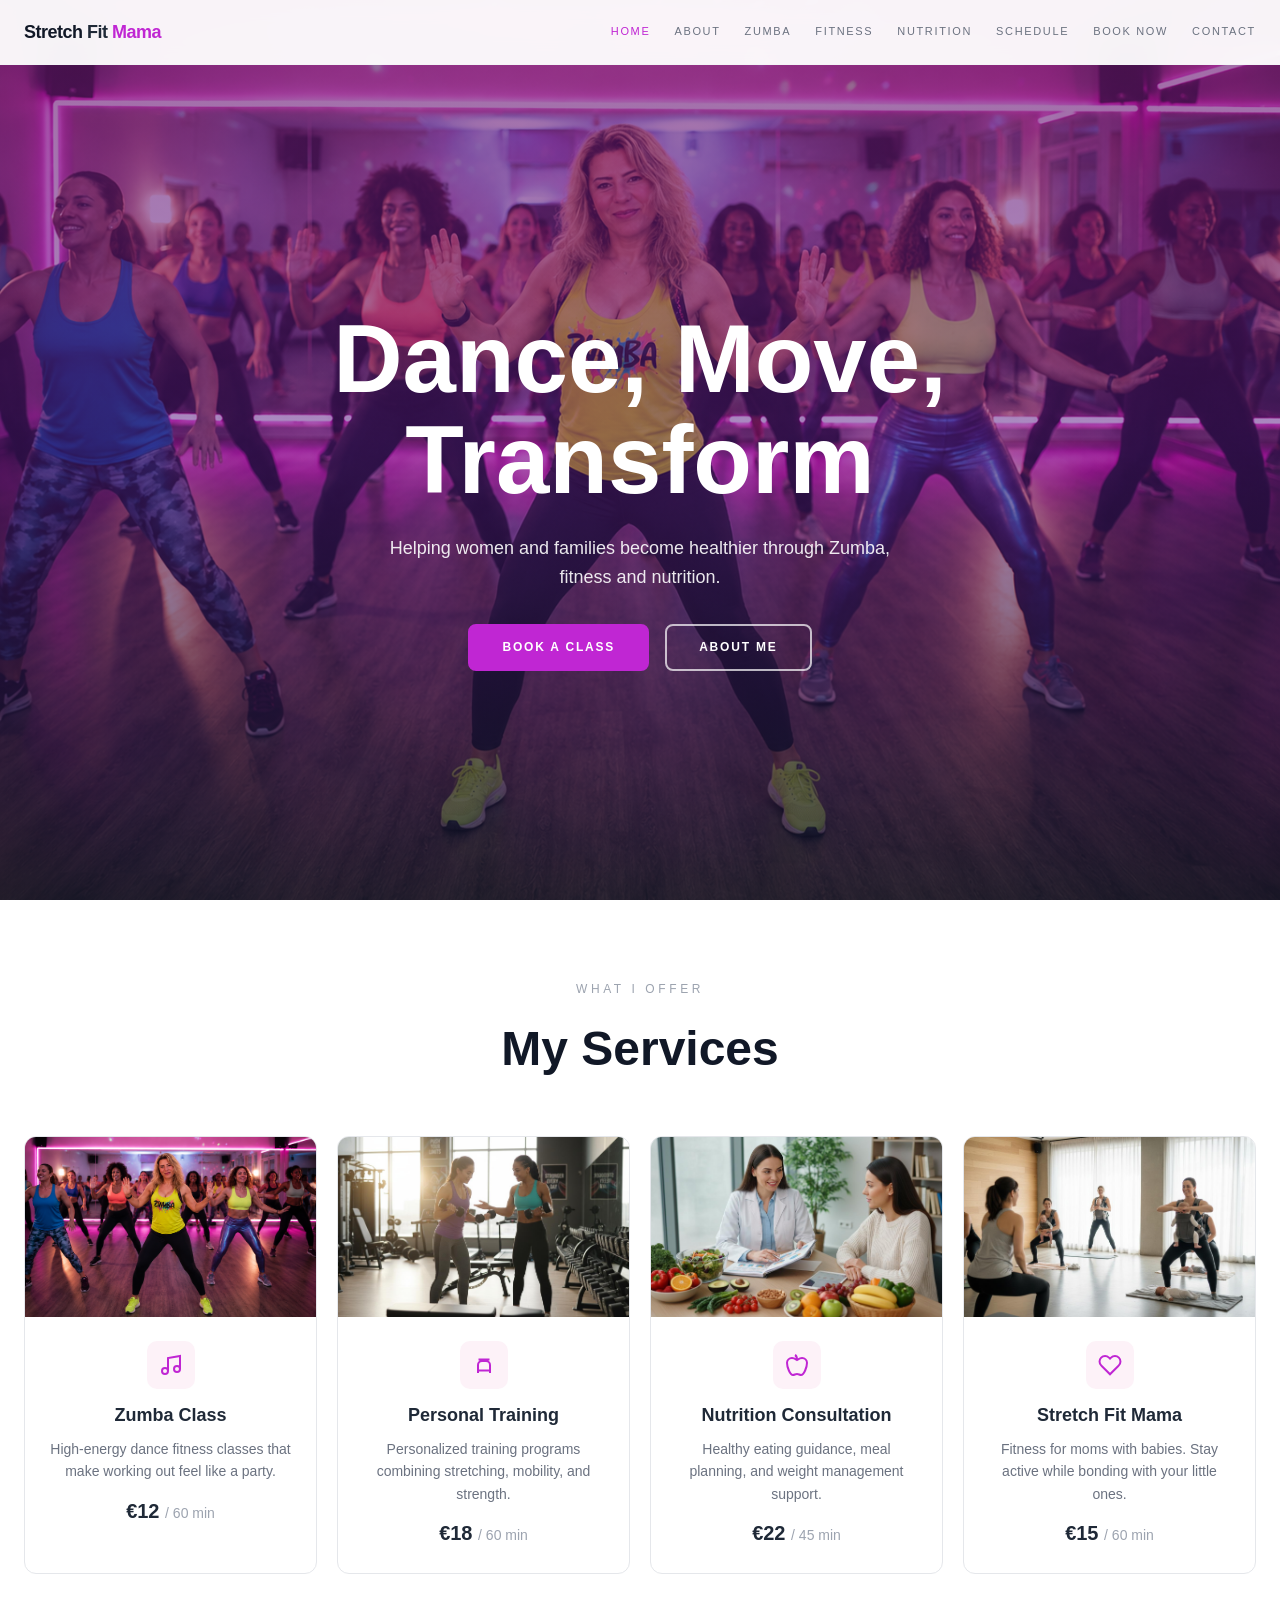
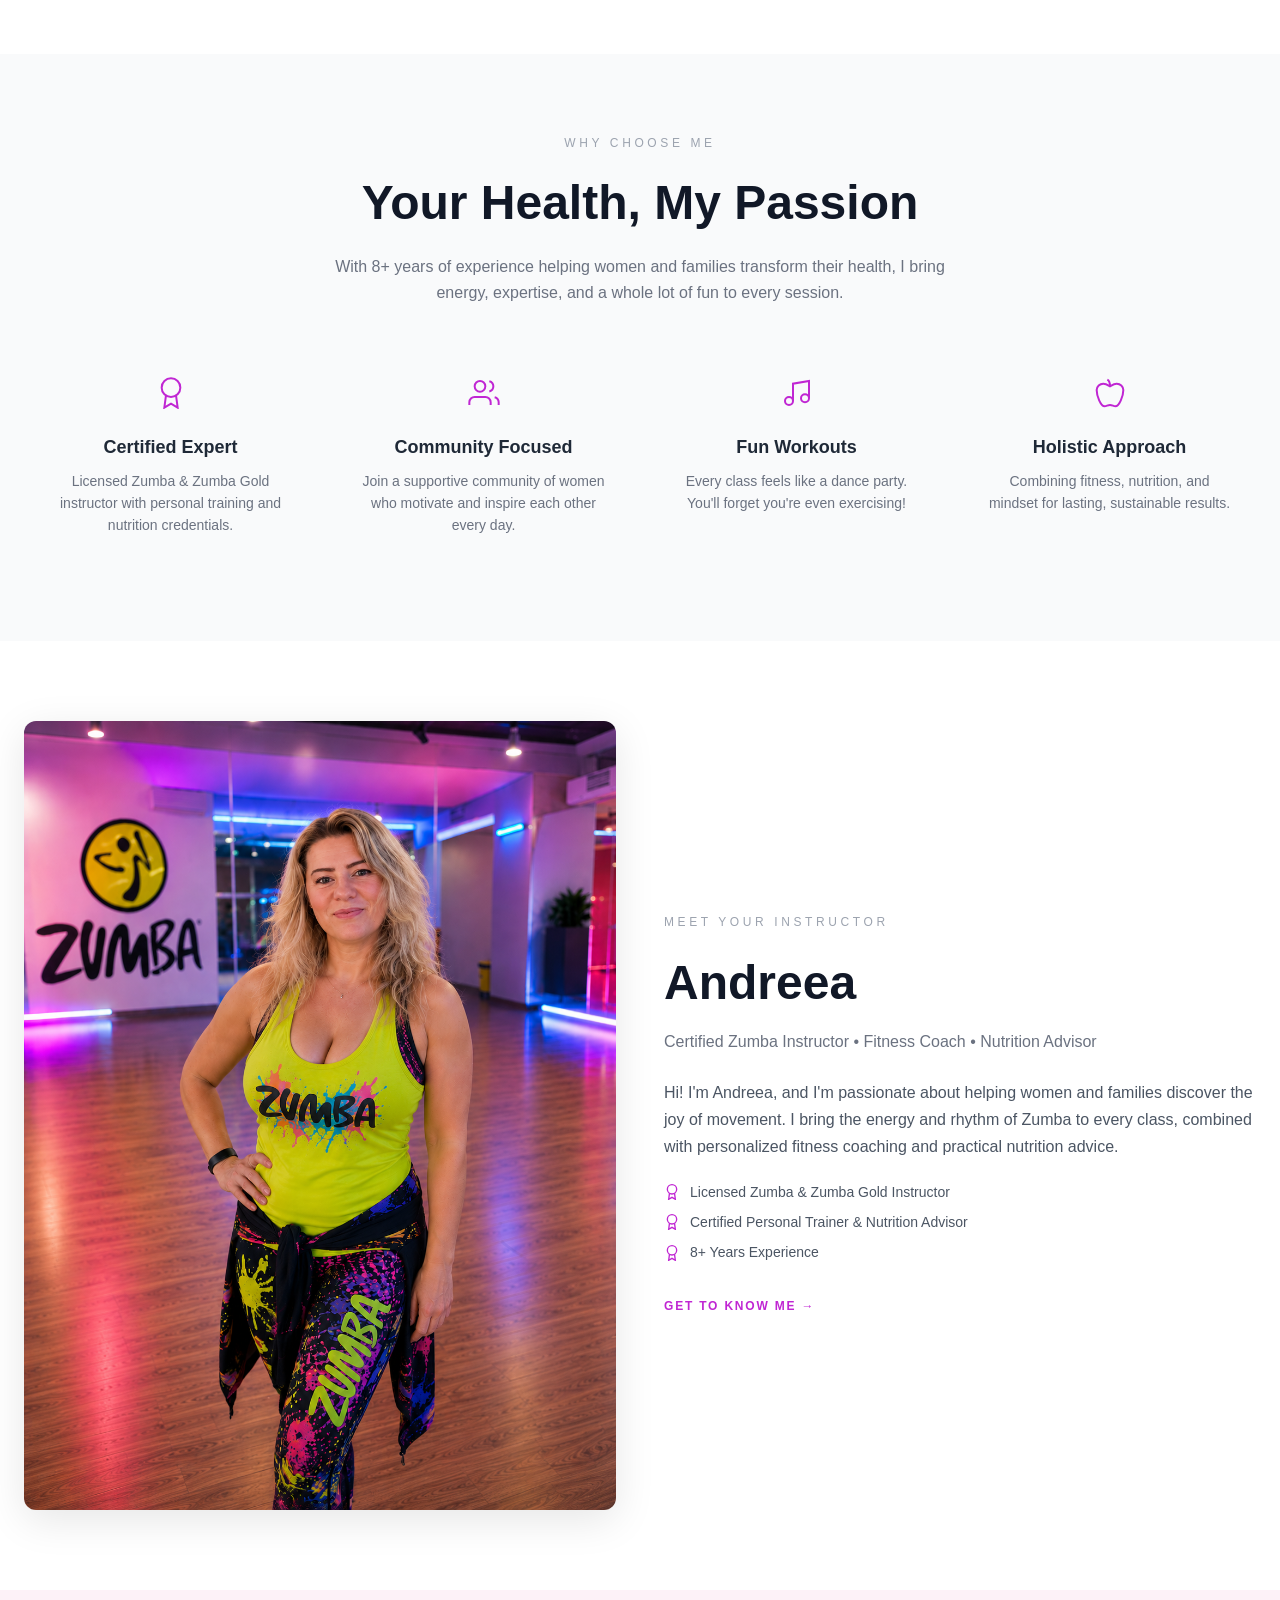
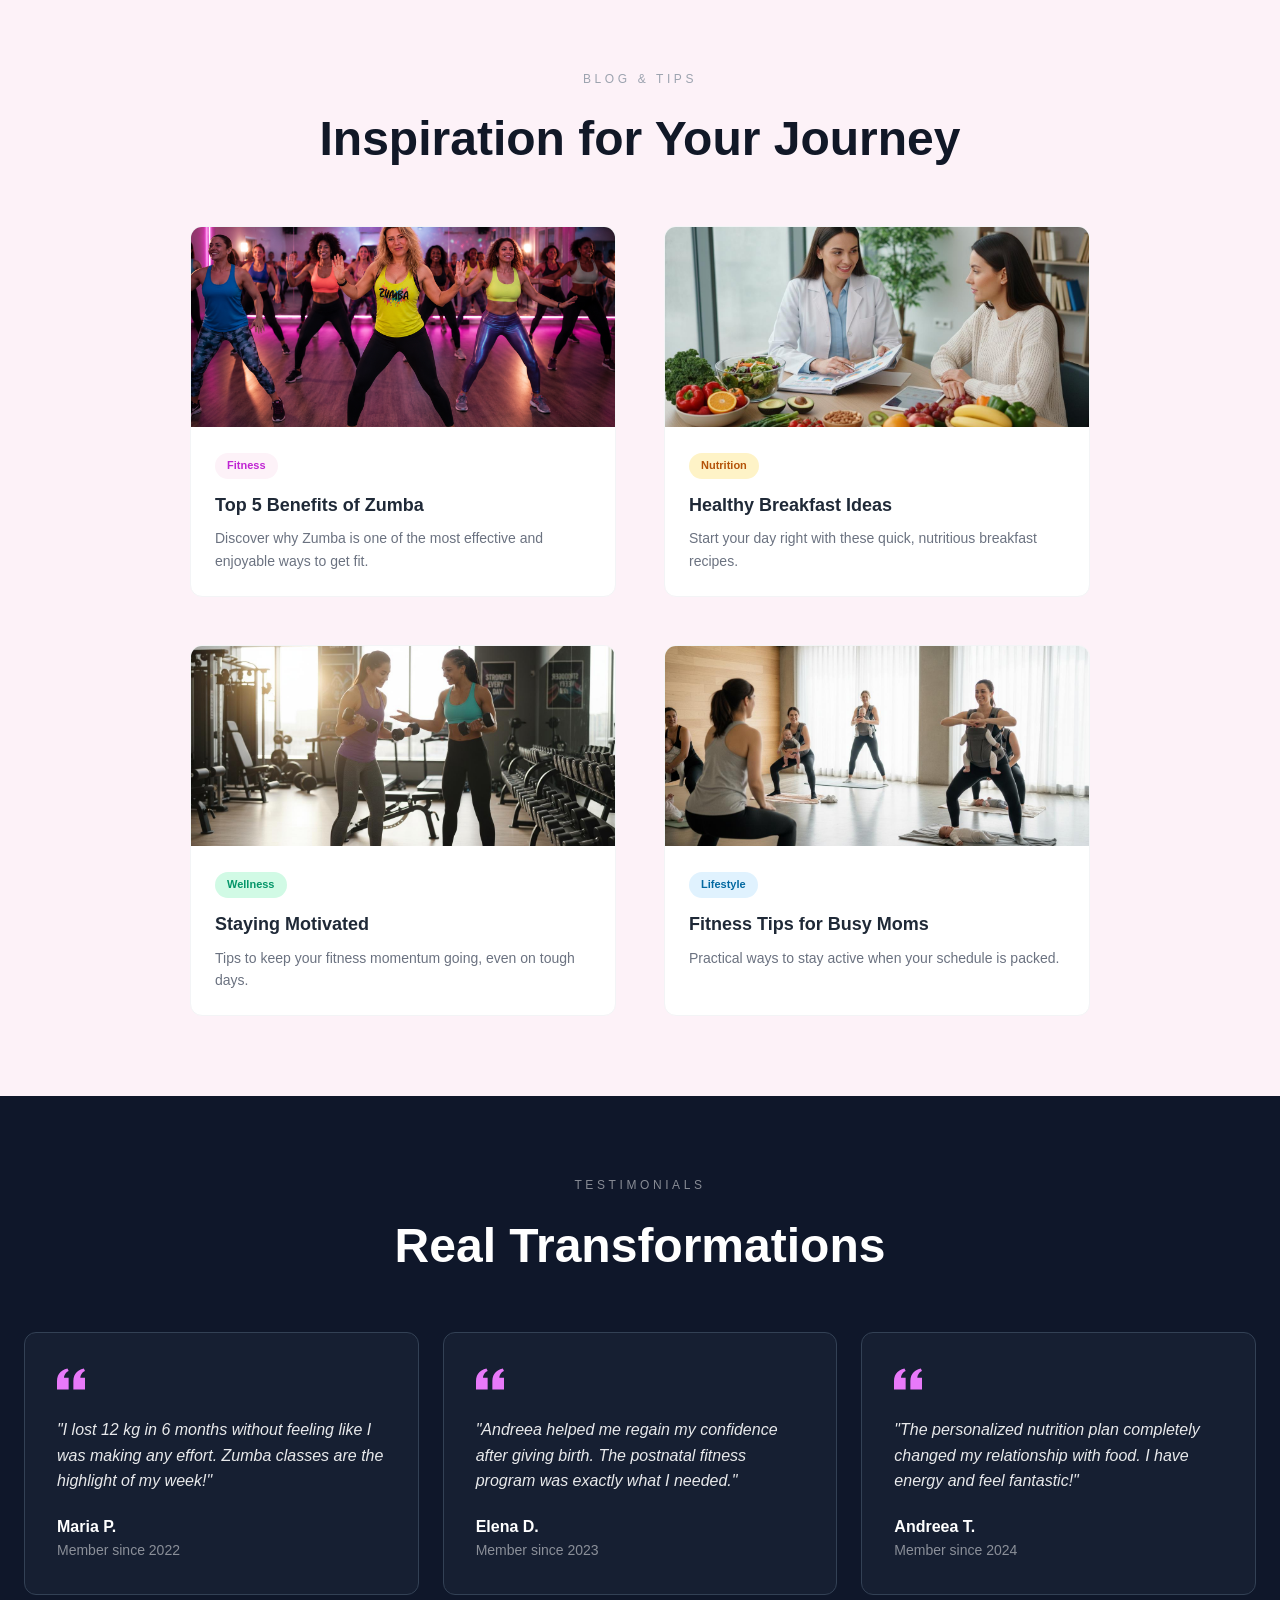
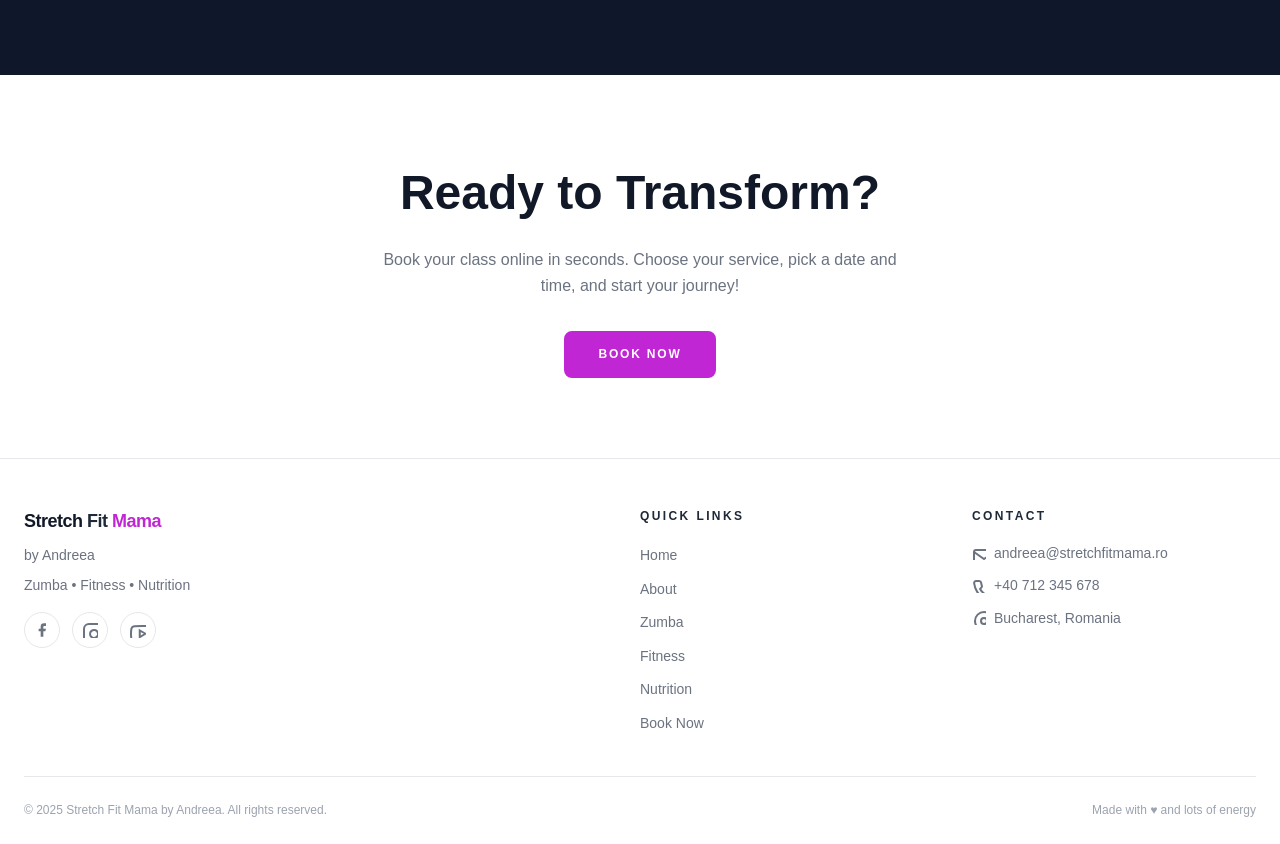
==== commit 981e098e: "Update index.html andreea" ====
--- a/index.html
+++ b/index.html
@@ -3,7 +3,7 @@
 <head>
 <meta charset="UTF-8">
 <meta name="viewport" content="width=device-width, initial-scale=1.0">
-<title>Stretch Fit Mama by Andreea Stoian</title>
+<title>Stretch Fit Mama by Andreea </title>
 <link rel="stylesheet" href="style.css">
 </head>
 <body>
@@ -106,7 +106,7 @@
 <div style="border-radius:12px;overflow:hidden;box-shadow:0 10px 40px rgba(0,0,0,0.1);"><img src="andreea-zumba-pose.png" alt="Andreea" style="width:100%;"></div>
 <div>
 <span class="section-label" style="text-align:left;">Meet Your Instructor</span>
-<h2 style="font-size:clamp(32px,4vw,48px);font-weight:800;margin-bottom:8px;">Andreea Stoian</h2>
+<h2 style="font-size:clamp(32px,4vw,48px);font-weight:800;margin-bottom:8px;">Andreea </h2>
 <p style="color:#6b7280;margin-bottom:24px;">Certified Zumba Instructor &bull; Fitness Coach &bull; Nutrition Advisor</p>
 <p style="color:#4b5563;line-height:1.7;margin-bottom:16px;">Hi! I'm Andreea, and I'm passionate about helping women and families discover the joy of movement. I bring the energy and rhythm of Zumba to every class, combined with personalized fitness coaching and practical nutrition advice.</p>
 <ul style="margin-bottom:24px;">
@@ -204,7 +204,7 @@
 <div class="footer-grid">
 <div class="footer-brand">
 <span class="logo"><span class="gray">Stretch</span> Fit <span class="fuchsia">Mama</span></span>
-<p>by Andreea Stoian</p>
+<p>by Andreea </p>
 <p>Zumba &bull; Fitness &bull; Nutrition</p>
 <div class="footer-social">
 <a href="https://www.facebook.com/profile.php?id=100063931429522" target="_blank"><svg width="16" height="16" viewBox="0 0 24 24" fill="currentColor"><path d="M18 2h-3a5 5 0 0 0-5 5v3H7v4h3v8h4v-8h3l1-4h-4V7a1 1 0 0 1 1-1h3z"/></svg></a>
@@ -233,8 +233,8 @@
 </div>
 </div>
 <div class="footer-bottom">
-<p>&copy; 2025 Stretch Fit Mama by Andreea Stoian. All rights reserved.</p>
+<p>&copy; 2025 Stretch Fit Mama by Andreea. All rights reserved.</p>
 <p>Made with &hearts; and lots of energy</p>
 </div>
 </footer>
-</body></html>+</body></html>
